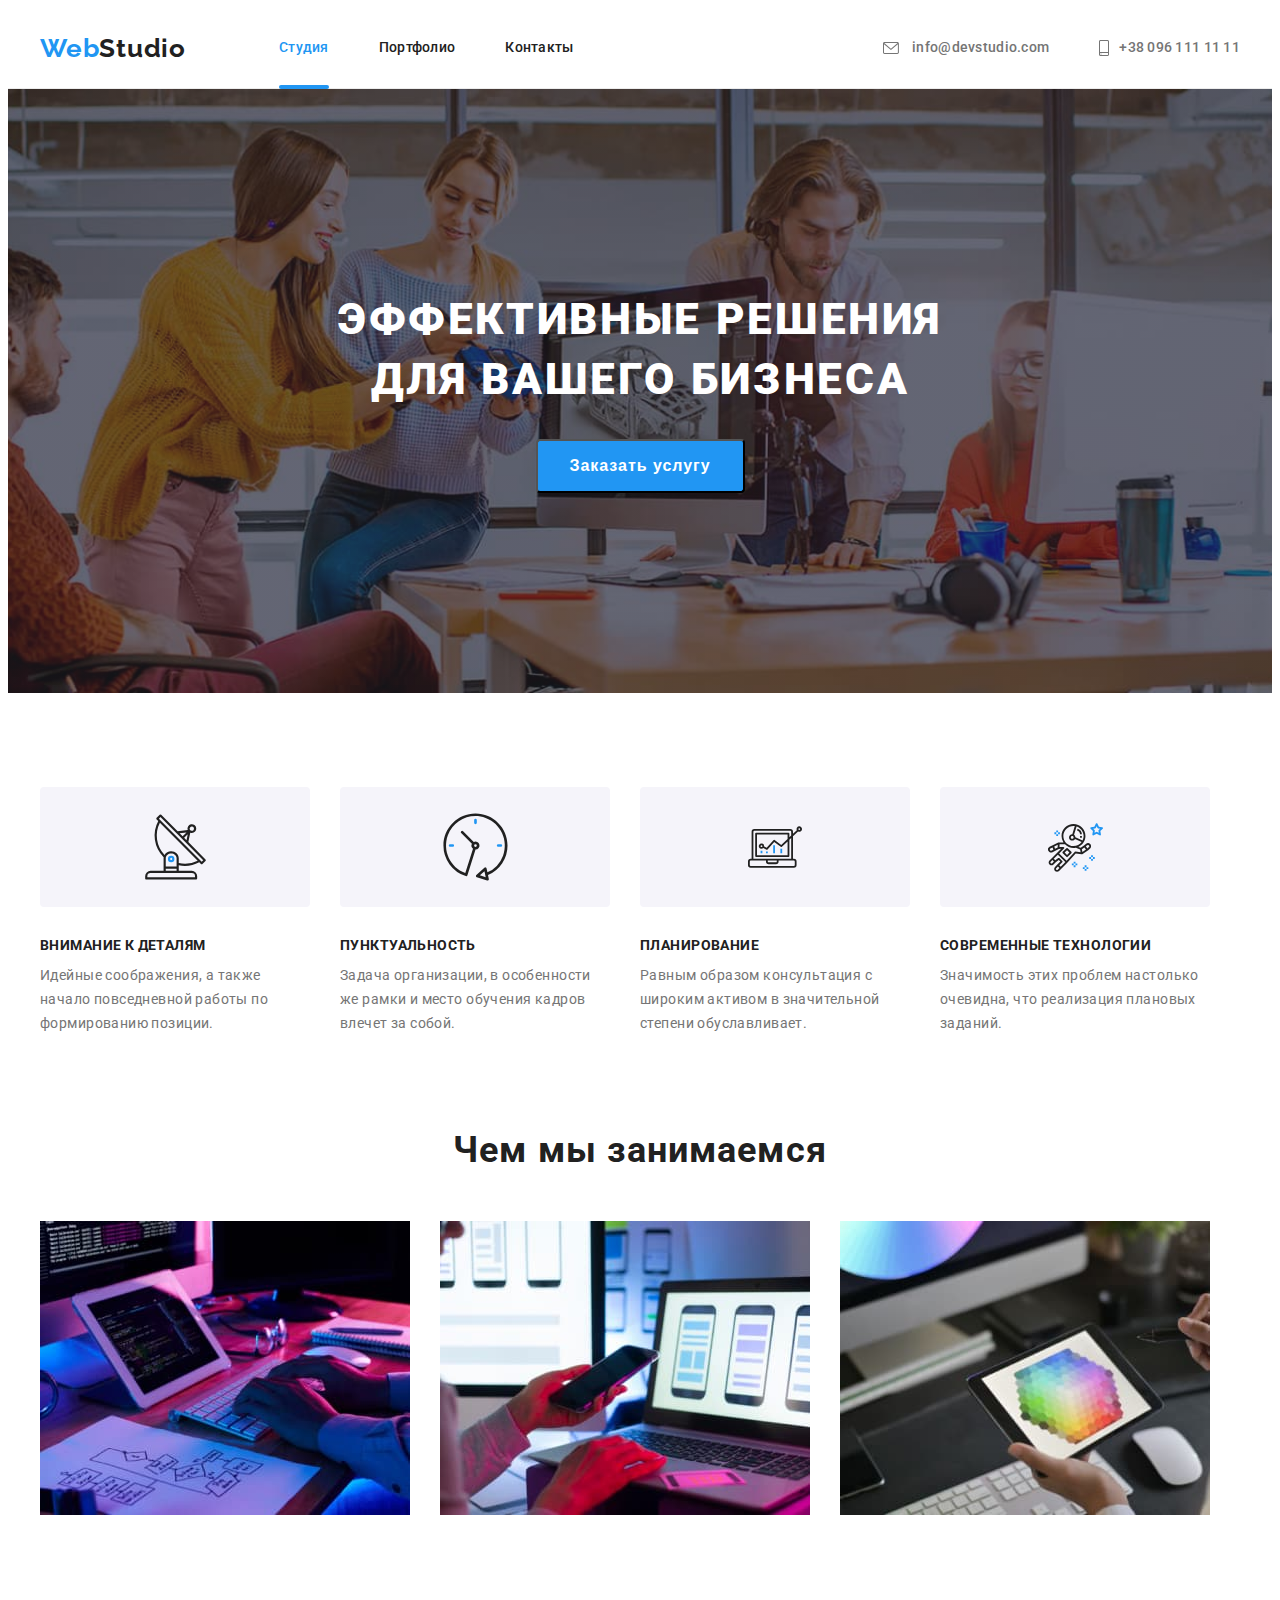
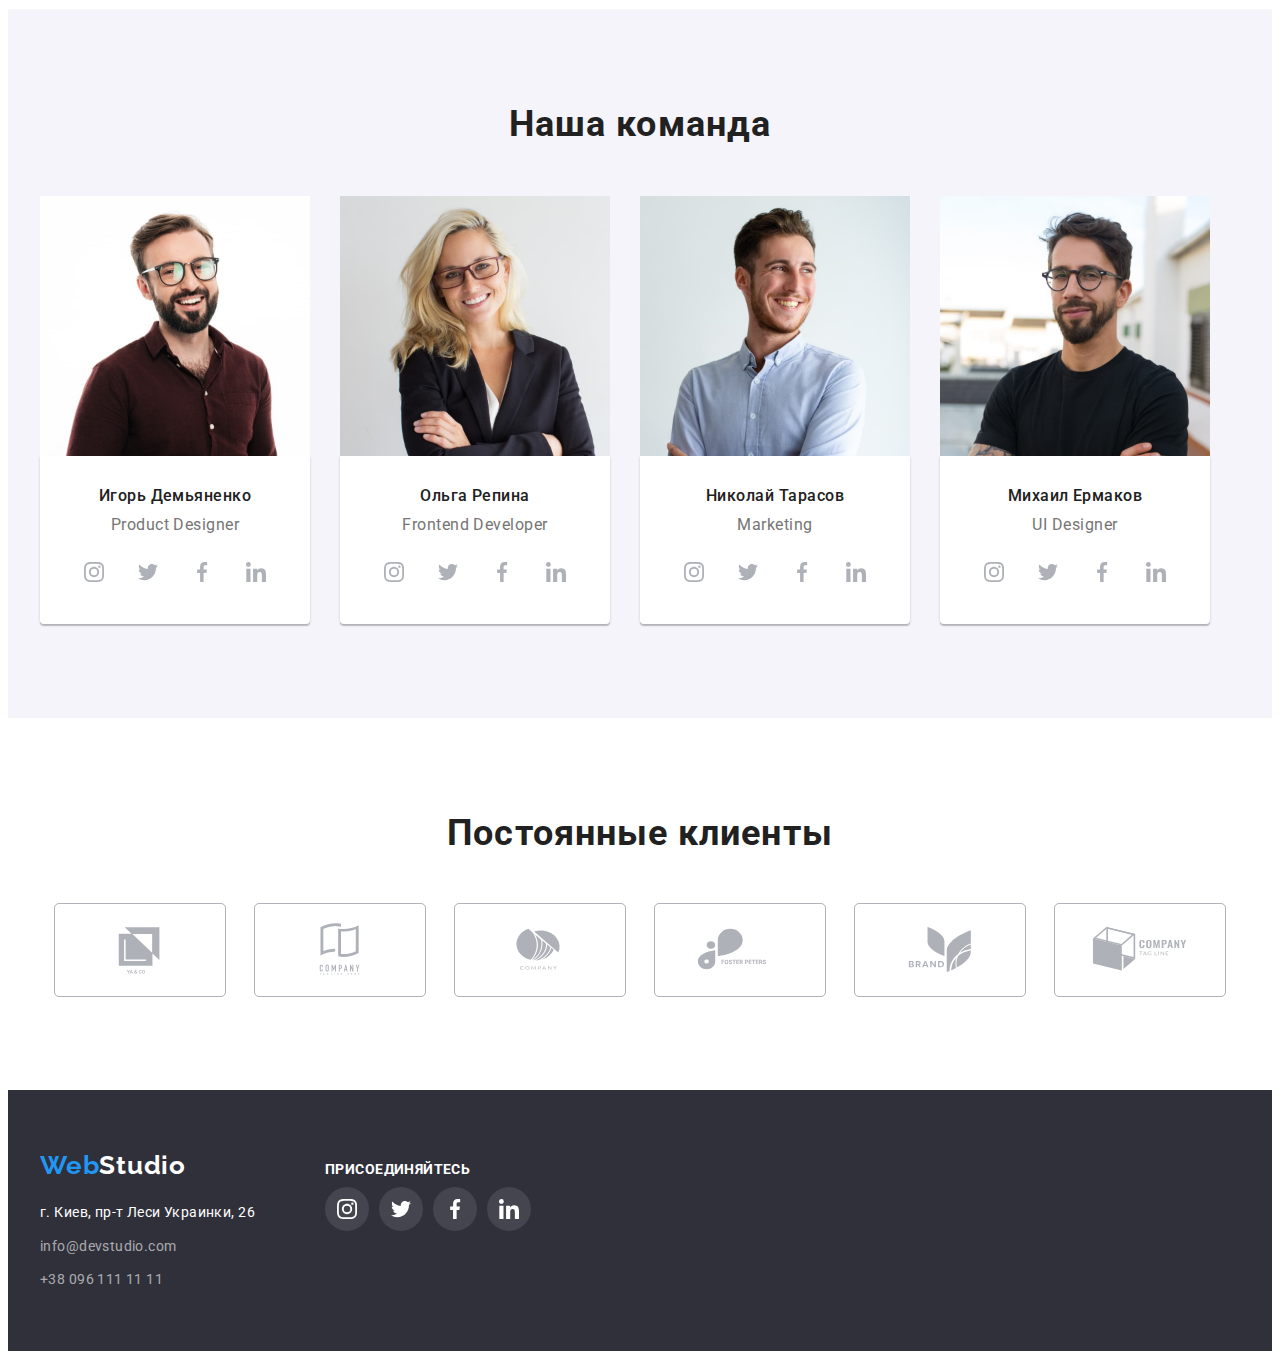
==== index.html @ bf8d0754 "Initial commit" ====
<!DOCTYPE html>
<html lang="ru">
  <head>
    <meta charset="UTF-8" />
    <meta http-equiv="X-UA-Compatible" content="IE=edge" />
    <meta name="viewport" content="width=device-width, initial-scale=1.0" />
    <title>Document</title>

    <!--нормалізація стилів браузера-->
    <link
      rel="stylesheet"
      href="https://cdnjs.cloudflare.com/ajax/libs/modern-normalize/1.1.0/modern-normalize.min.css"
      integrity="sha512-wpPYUAdjBVSE4KJnH1VR1HeZfpl1ub8YT/NKx4PuQ5NmX2tKuGu6U/JRp5y+Y8XG2tV+wKQpNHVUX03MfMFn9Q=="
      crossorigin="anonymous"
      referrerpolicy="no-referrer"
    />
    <link rel="preconnect" href="https://fonts.googleapis.com" />
    <link rel="preconnect" href="https://fonts.gstatic.com" crossorigin />
    <link
      href="https://fonts.googleapis.com/css2?family=Oleo+Script&family=Raleway:wght@700&family=Roboto:wght@400;500;700;900&display=swap"
      rel="stylesheet"
    />
    <link rel="stylesheet" href="./css/styles.css" />
  </head>
  <body>
    <header class="page-header">
      <!--логотип в хедері-->
      <div class="container">
        <nav class="header-nav">
          <a lang="en" class="header-logo link" href="./index.html"
            >Web<span class="logo-span">Studio </span>
          </a>
          <!-- список навігації-->
          <ul class="list">
            <li class="header-item">
              <a class="header-link heder-current current" href="./index.html">Студия</a>
            </li>
            <li class="header-item">
              <a class="header-link" href="./portfolio.html">Портфолио</a>
            </li>
            <li class="header-item">
              <a class="header-link" href="">Контакты</a>
            </li>
          </ul>
          <!--контактні данні-->
          <ul class="header-list list">
            <li class="header-item">
              <a class="header-contact link" href="malito:info@devstudio.com">
                <svg class="icon-mail" width="16" height="12">
                  <use href="./symbol-defs.svg#icon-mail"></use>
                </svg>
                info@devstudio.com
              </a>
            </li>

            <li class="header-item">
              <a class="header-contact link" href="tel:+380961111111">
                <svg class="icon-phone" width="10" height="16">
                  <use href="./symbol-defs.svg#icon-smartphone"></use></svg
                >+38 096 111 11 11</a
              >
            </li>
          </ul>
        </nav>
      </div>
    </header>
    <main class="hero">
      <!--Заголовок-->
      <section class="container-hero">
        <div class="container">
          <h1 class="main-title">
            Эффективные решения <br />
            для вашего бизнеса
          </h1>
          <!--кнопка в заголовку-->
          <button class="main-btn" type="button" data-modal-open>Заказать услугу</button>
        </div>
      </section>
      <!--характеристика компанії-->
      <section class="section-info section">
        <div class="container-info container">
          <ul class="main-list list-item">
            <li class="main-item">
              <div class="info-logo-liest">
                <svg class="info-logo" width="65" height="70">
                  <use href="./symbol-defs.svg#icon-antenna"></use>
                </svg>
              </div>
              <h3 class="main-subtitle">Внимание к деталям</h3>
              <p class="main-text">
                Идейные соображения, а также начало повседневной работы по формированию позиции.
              </p>
            </li>
            <li class="main-item">
              <div class="info-logo-liest">
                <svg class="info-logo" width="67" height="70">
                  <use href="./symbol-defs.svg#icon-clock"></use>
                </svg>
              </div>
              <h3 class="main-subtitle">Пунктуальность</h3>
              <p class="main-text">
                Задача организации, в особенности же рамки и место обучения кадров влечет за собой.
              </p>
            </li>
            <li class="main-item">
              <div class="info-logo-liest">
                <svg class="info-logo" width="70" height="54">
                  <use href="./symbol-defs.svg#icon-diagram"></use>
                </svg>
              </div>
              <h3 class="main-subtitle">Планирование</h3>
              <p class="main-text">
                Равным образом консультация с широким активом в значительной степени обуславливает.
              </p>
            </li>
            <li class="main-item">
              <div class="info-logo-liest">
                <svg class="info-logo" width="55" height="61">
                  <use href="./symbol-defs.svg#icon-astronaut"></use>
                </svg>
              </div>
              <h3 class="main-subtitle">Современные технологии</h3>
              <p class="main-text">
                Значимость этих проблем настолько очевидна, что реализация плановых заданий.
              </p>
            </li>
          </ul>
        </div>
      </section>
      <section>
        <div class="container work-foto">
          <h2 class="main-benefits">Чем мы занимаемся</h2>
          <ul class="list-benefits">
            <li class="li-benefits">
              <img
                src="./images/img1.jpg"
                width="370"
                title="клавіатура та планшет"
                alt="робота
          за злавіатурою"
              />
              <div class="benefits-overlay">
                <p class="benefits-desc">Десктопные приложения</p>
              </div>
            </li>
            <li class="li-benefits">
              <img
                src="./images/img2.jpg"
                width="370"
                title="телефон та ноутбук"
                alt="робота за ноутбуком"
              />
              <div class="benefits-overlay">
                <p class="benefits-desc">Мобильные приложения</p>
              </div>
            </li>
            <li class="li-benefits">
              <img
                src="./images/img3.jpg"
                width="370"
                title="планшет"
                alt="палітра кольорів на планшеті"
              />
              <div class="benefits-overlay">
                <p class="benefits-desc">Дизайнерские решения</p>
              </div>
            </li>
          </ul>
        </div>
      </section>
      <!--інформація про команду-->
      <section class="section-team section">
        <div class="container">
          <h2 class="main-team">Наша команда</h2>
          <ul class="main-liest team-li">
            <li class="team-list team-foto">
              <img src="./images/foto1.jpg" alt="фото Ігорь Демяненко" width="270" />
              <div class="card">
                <h3 class="team-list">Игорь Демьяненко</h3>
                <p class="team-desc team-text-info">Product Designer</p>
                <ul class="social-linc-icons">
                  <li class="link link-icons">
                    <a
                      class="social-linc"
                      href=""
                      target="_blank"
                      rel="noopener noreferrer"
                      aria-label="instagram"
                    >
                      <svg class="icon-instagram social-media-link" width="20" height="20">
                        <use href="./symbol-defs.svg#icon-instagram"></use>
                      </svg>
                    </a>
                  </li>
                  <li class="link link-icons">
                    <a
                      class="social-linc"
                      href=""
                      target="_blank"
                      rel="noopener noreferrer"
                      aria-label="twitter"
                    >
                      <svg class="icon-twitter social-media-link" width="20" height="20">
                        <use href="./symbol-defs.svg#icon-twitter"></use>
                      </svg>
                    </a>
                  </li>
                  <li class="link link-icons">
                    <a
                      class="social-linc"
                      href=""
                      target="_blank"
                      rel="noopener noreferrer"
                      aria-label="facebook"
                    >
                      <svg class="icon-facebook social-media-link" width="20" height="20">
                        <use href="./symbol-defs.svg#icon-facebook"></use>
                      </svg>
                    </a>
                  </li>
                  <li class="link link-icons">
                    <a
                      class="social-linc"
                      href=""
                      target="_blank"
                      rel="noopener noreferrer"
                      aria-label="linkedin"
                    >
                      <svg class="icon-linkedin social-media-link" width="20" height="20">
                        <use href="./symbol-defs.svg#icon-linkedin"></use>
                      </svg>
                    </a>
                  </li>
                </ul>
              </div>
            </li>
            <li class="team-list team-foto">
              <img src="./images/foto2.jpg" alt="фото Ольга Репина" width="270" />
              <div class="card">
                <h3 class="team-list">Ольга Репина</h3>
                <p class="team-desc team-text-info">Frontend Developer</p>
                <ul class="social-linc-icons">
                  <li class="link link-icons">
                    <a
                      class="social-linc"
                      href=""
                      target="_blank"
                      rel="noopener noreferrer"
                      aria-label="instagram"
                    >
                      <svg class="icon-instagram social-media-link" width="20" height="20">
                        <use href="./symbol-defs.svg#icon-instagram"></use>
                      </svg>
                    </a>
                  </li>
                  <li class="link link-icons">
                    <a
                      class="social-linc"
                      href=""
                      target="_blank"
                      rel="noopener noreferrer"
                      aria-label="twitter"
                    >
                      <svg class="icon-twitter social-media-link" width="20" height="20">
                        <use href="./symbol-defs.svg#icon-twitter"></use>
                      </svg>
                    </a>
                  </li>
                  <li class="link link-icons">
                    <a
                      class="social-linc"
                      href=""
                      target="_blank"
                      rel="noopener noreferrer"
                      aria-label="facebook"
                    >
                      <svg class="icon-facebook social-media-link" width="20" height="20">
                        <use href="./symbol-defs.svg#icon-facebook"></use>
                      </svg>
                    </a>
                  </li>
                  <li class="link link-icons">
                    <a
                      class="social-linc"
                      href=""
                      target="_blank"
                      rel="noopener noreferrer"
                      aria-label="linkedin"
                    >
                      <svg class="icon-linkedin social-media-link" width="20" height="20">
                        <use href="./symbol-defs.svg#icon-linkedin"></use>
                      </svg>
                    </a>
                  </li>
                </ul>
              </div>
            </li>
            <li class="team-list team-foto">
              <img src="./images/foto3.jpg" alt="фото Николай Тарасов" width="270" />
              <div class="card">
                <h3 class="team-list">Николай Тарасов</h3>
                <p class="team-desc team-text-info">Marketing</p>
                <ul class="social-linc-icons">
                  <li class="link link-icons">
                    <a
                      class="social-linc"
                      href=""
                      target="_blank"
                      rel="noopener noreferrer"
                      aria-label="instagram"
                    >
                      <svg class="icon-instagram social-media-link" width="20" height="20">
                        <use href="./symbol-defs.svg#icon-instagram"></use>
                      </svg>
                    </a>
                  </li>
                  <li class="link link-icons">
                    <a
                      class="social-linc"
                      href=""
                      target="_blank"
                      rel="noopener noreferrer"
                      aria-label="twitter"
                    >
                      <svg class="icon-twitter social-media-link" width="20" height="20">
                        <use href="./symbol-defs.svg#icon-twitter"></use>
                      </svg>
                    </a>
                  </li>
                  <li class="link link-icons">
                    <a
                      class="social-linc"
                      href=""
                      target="_blank"
                      rel="noopener noreferrer"
                      aria-label="facebook"
                    >
                      <svg class="icon-facebook social-media-link" width="20" height="20">
                        <use href="./symbol-defs.svg#icon-facebook"></use>
                      </svg>
                    </a>
                  </li>
                  <li class="link link-icons">
                    <a
                      class="social-linc"
                      href=""
                      target="_blank"
                      rel="noopener noreferrer"
                      aria-label="linkedin"
                    >
                      <svg class="icon-linkedin social-media-link" width="20" height="20">
                        <use href="./symbol-defs.svg#icon-linkedin"></use>
                      </svg>
                    </a>
                  </li>
                </ul>
              </div>
            </li>
            <li class="team-list team-foto">
              <img src="./images/foto4.jpg" alt="фото Михаил Ермаков" width="270" />
              <div class="card">
                <h3 class="team-list">Михаил Ермаков</h3>
                <p class="team-desc team-text-info">UI Designer</p>
                <ul class="social-linc-icons">
                  <li class="link link-icons">
                    <a
                      class="social-linc"
                      href=""
                      target="_blank"
                      rel="noopener noreferrer"
                      aria-label="instagram"
                    >
                      <svg class="icon-instagram social-media-link" width="20" height="20">
                        <use href="./symbol-defs.svg#icon-instagram"></use>
                      </svg>
                    </a>
                  </li>
                  <li class="link link-icons">
                    <a
                      class="social-linc"
                      href=""
                      target="_blank"
                      rel="noopener noreferrer"
                      aria-label="twitter"
                    >
                      <svg class="icon-twitter social-media-link" width="20" height="20">
                        <use href="./symbol-defs.svg#icon-twitter"></use>
                      </svg>
                    </a>
                  </li>
                  <li class="link link-icons">
                    <a
                      class="social-linc"
                      href=""
                      target="_blank"
                      rel="noopener noreferrer"
                      aria-label="facebook"
                    >
                      <svg class="icon-facebook social-media-link" width="20" height="20">
                        <use href="./symbol-defs.svg#icon-facebook"></use>
                      </svg>
                    </a>
                  </li>
                  <li class="link link-icons">
                    <a
                      class="social-linc"
                      href=""
                      target="_blank"
                      rel="noopener noreferrer"
                      aria-label="linkedin"
                    >
                      <svg class="icon-linkedin social-media-link" width="20" height="20">
                        <use href="./symbol-defs.svg#icon-linkedin"></use>
                      </svg>
                    </a>
                  </li>
                </ul>
              </div>
            </li>
          </ul>
        </div>
      </section>
      <section class="work-clients">
        <div class="container">
          <h2 class="clients">Постоянные клиенты</h2>
          <ul class="grup-logo list-style">
            <li class="liest-logo">
              <a
                class="liest-logo-clients"
                href=""
                target="_blank"
                rel="noopener noreferrer"
                aria-label="logo-1"
              >
                <svg class="" width="106" height="60">
                  <use href="./symbol-defs.svg#icon-Logo-1"></use>
                </svg>
              </a>
            </li>
            <li class="liest-logo">
              <a
                class="liest-logo-clients"
                href=""
                target="_blank"
                rel="noopener noreferrer"
                aria-label="logo-2"
              >
                <svg class="" width="106" height="60">
                  <use href="./symbol-defs.svg#icon-Logo-2"></use>
                </svg>
              </a>
            </li>
            <li class="liest-logo">
              <a
                class="liest-logo-clients"
                href=""
                target="_blank"
                rel="noopener noreferrer"
                aria-label="logo-3"
              >
                <svg class="" width="106" height="60">
                  <use href="./symbol-defs.svg#icon-Logo-3"></use>
                </svg>
              </a>
            </li>
            <li class="liest-logo">
              <a
                class="liest-logo-clients"
                href=""
                target="_blank"
                rel="noopener noreferrer"
                aria-label="logo-4"
              >
                <svg class="" width="106" height="60">
                  <use href="./symbol-defs.svg#icon-Logo-4"></use>
                </svg>
              </a>
            </li>
            <li class="liest-logo">
              <a
                class="liest-logo-clients"
                href=""
                target="_blank"
                rel="noopener noreferrer"
                aria-label="logo-5"
              >
                <svg class="" width="106" height="60">
                  <use href="./symbol-defs.svg#icon-Logo-5"></use>
                </svg>
              </a>
            </li>
            <li class="liest-logo">
              <a
                class="liest-logo-clients"
                href=""
                target="_blank"
                rel="noopener noreferrer"
                aria-label="logo-6"
              >
                <svg class="" width="106" height="60">
                  <use href="./symbol-defs.svg#icon-Logo-6"></use>
                </svg>
              </a>
            </li>
          </ul>
        </div>
      </section>
    </main>
    <footer class="footer-info">
      <div class="container all-footer">
        <div class="footer-adres-info">
          <a class="footer-logo link" href="./index.html"
            >Web<span class="logo-footer">Studio </span>
          </a>
          <address>
            <ul class="container-block list-style">
              <li class="adres-liest">
                <a
                  class="link footer-address"
                  href="https://goo.gl/maps/fqZJTuvwZsZVhBV67"
                  target="_blank"
                  rel="noopener nofollow noreferrer"
                  >г. Киев, пр-т Леси Украинки, 26
                </a>
              </li>
              <li class="adres-liest">
                <a class="link footer-contact" href="malito:info@devstudio.com"
                  >info@devstudio.com</a
                >
              </li>
              <li class="adres-liest">
                <a class="link footer-contact" href="tel:+380961111111">+38 096 111 11 11</a>
              </li>
            </ul>
          </address>
        </div>
        <div class="footer-icon">
          <p class="footer-icon-text">присоединяйтесь</p>

          <ul class="footer-icon-liest">
            <li class="link link-icons">
              <a
                class="social-linc-footer"
                href=""
                target="_blank"
                rel="noopener noreferrer"
                aria-label="instagram"
              >
                <svg class="icon-instagram social-media-link" width="20" height="20">
                  <use href="./symbol-defs.svg#icon-instagram"></use>
                </svg>
              </a>
            </li>
            <li class="link link-icons">
              <a
                class="social-linc-footer"
                href=""
                target="_blank"
                rel="noopener noreferrer"
                aria-label="twitter"
              >
                <svg class="icon-twitter social-media-link" width="20" height="20">
                  <use href="./symbol-defs.svg#icon-twitter"></use>
                </svg>
              </a>
            </li>
            <li class="link link-icons">
              <a
                class="social-linc-footer"
                href=""
                target="_blank"
                rel="noopener noreferrer"
                aria-label="facebook"
              >
                <svg class="icon-facebook social-media-link" width="20" height="20">
                  <use href="./symbol-defs.svg#icon-facebook"></use>
                </svg>
              </a>
            </li>
            <li class="link link-icons">
              <a
                class="social-linc-footer"
                href=""
                target="_blank"
                rel="noopener noreferrer"
                aria-label="linkedin"
              >
                <svg class="icon-linkedin social-media-link" width="20" height="20">
                  <use href="./symbol-defs.svg#icon-linkedin"></use>
                </svg>
              </a>
            </li>
          </ul>
        </div>
      </div>
    </footer>
    <div class="backdrop is-hidden" data-modal>
      <div class="modal">
        <button class="modal-btn" type="button" data-modal-close>
          <svg class="" width="18" height="18">
            <use href="./symbol-defs.svg#icon-close"></use>
          </svg>
        </button>
      </div>
    </div>
    <script src="./js/modal.js"></script>
  </body>
</html>
---- css/styles.css ----
:root {
  --main-fonts: 'Roboto';
  --title-text-color: #212121;
  --accent-color: #2196f3;
  --white-text-color: #ffffff;
  --grey-text-color: #757575;
}
::after,
::before {
  box-sizing: border-box;
}

body {
  font-family: 'Roboto', sans-serif;
}
p {
  display: block;
  margin-block-start: 1em;
  margin-block-end: 1em;
  margin-inline-start: 0px;
  margin-inline-end: 0px;
}
img {
  display: block;
  max-width: 100%;
}

h1,
h2,
h3,
h4,
p,
ol,
ul {
  margin: 0px;
  padding-left: 0px;
}
.page-header {
  display: block;
  border-bottom: 1px solid #ececec;
}

.header-logo {
  font-family: 'Raleway';
  font-style: normal;
  font-weight: 700;
  font-size: 26px;
  line-height: 1.19;
  letter-spacing: 0.03em;
  color: var(--accent-color);
  display: block;
}
.footer-logo {
  font-family: 'Raleway';
  font-style: normal;
  font-weight: 700;
  font-size: 26px;
  line-height: 1.19;
  letter-spacing: 0.03em;
  color: var(--accent-color);
  display: block;
}

.logo-span {
  color: var(--title-text-color);
}
.logo-footer {
  color: var(--white-text-color);
}

.list {
  list-style: none;
  display: flex;
  align-items: center;
  margin-left: 93px;
}
.list-style {
  list-style: none;
}
.link {
  text-decoration: none;
  display: block;
  list-style: none;
}
.header-link {
  text-decoration: none;
  font-weight: 500;
  font-size: 14px;
  line-height: 1.14;
  letter-spacing: 0.02em;
  color: var(--title-text-color);

  display: block;
  padding-top: 32px;
  padding-bottom: 32px;
  transition-property: color;
  transition-duration: 250ms;
  transition-timing-function: cubic-bezier(0.4, 0, 0.2, 1);
}
.heder-current {
  position: relative;
}
.heder-current::after {
  content: '';
  position: absolute;
  bottom: -1px;
  left: 0%;
  display: block;
  width: 100%;
  height: 4px;
  background-color: #2196f3;
  border-radius: 2px;
}

.current {
  color: var(--accent-color);
}

.header-contact {
  font-weight: 500;
  font-size: 14px;
  line-height: 1.14;
  letter-spacing: 0.02em;
  color: #757575;

  display: block;
  padding-top: 32px;
  padding-bottom: 32px;
  transition-property: color;
  transition-duration: 250ms;
  transition-timing-function: cubic-bezier(0.4, 0, 0.2, 1);
}
.header-link:hover,
.header-link:focus,
.footer-contact:hover,
.footer-contact:focus {
  color: var(--accent-color);
}

.header-nav {
  display: flex;
  align-items: center;
  margin-left: auto;
}

.header-nav .header-item:not(:last-child) {
  margin-right: 50px;
  padding-inline-start: 0;
}
.header-list {
  display: flex;
  align-items: center;
  justify-content: flex-start;
  margin-left: auto;
}
.container {
  width: 1200px;
  padding-left: 15px;
  padding-right: 15px;
  margin-left: auto;
  margin-right: auto;
}

/*хедер*/
.container-hero {
  background-color: #2f303a;
  padding-top: 200px;
  padding-bottom: 200px;
  text-align: center;
  background-image: linear-gradient(rgba(47, 48, 58, 0.4), rgba(47, 48, 58, 0.4)),
    url(../images/fon/Img-fon.jpg);
  background-repeat: no-repeat;
  background-size: cover;
  background-position: center;
  max-width: 1600px;
  max-height: 600px;
  margin-left: auto;
  margin-right: auto;
}
.footer-address {
  font-weight: 400;
  font-size: 14px;
  line-height: 1.71;
  letter-spacing: 0.03em;
  color: var(--white-text-color);
}
.main-title {
  font-weight: 900;
  font-size: 44px;
  line-height: 60px;
  text-align: center;
  letter-spacing: 0.06em;
  text-transform: uppercase;
  color: var(--white-text-color);
}
.main-btn {
  font-weight: 700;
  font-size: 16px;
  line-height: 1.88;
  display: inline-block;
  align-items: center;
  text-align: center;
  letter-spacing: 0.06em;
  color: #ffffff;
  background-color: #2196f3;
  cursor: pointer;
  border-radius: 4px;
  padding-top: 10px;
  padding-bottom: 10px;
  padding-left: 32px;
  padding-right: 32px;
  margin-top: 30px;
}

.section {
  padding-top: 94px;
  padding-bottom: 94px;
  justify-content: center;
}
.section-team {
  padding-top: 94px;
  background-color: #f5f4fa;
}
.main-liest {
  display: flex;
}

.main-item {
  width: 270px;
}
.main-item:not(:first-child) {
  margin-left: 30px;
}
.list-item {
  list-style: none;
  display: flex;
  align-items: center;
}
.list-benefits {
  list-style: none;
  display: flex;
  align-items: center;
}
.li-benefits:not(:first-child) {
  margin-left: 30px;
}
.li-benefits {
  position: relative;
  overflow: hidden;
}
.benefits-desc {
  font-family: 'Roboto';
  font-style: normal;
  font-weight: 700;
  font-size: 14px;
  line-height: 1.14;
  text-align: center;
  letter-spacing: 0.03em;
  text-transform: uppercase;
  color: #ffffff;
}
.benefits-overlay {
  position: absolute;
  bottom: 0%;
  left: 0%;
  display: flex;
  align-items: center;
  justify-content: center;
  height: 70px;
  width: 370px;
  transform: translateY(100%);
  backdrop-filter: blur(3px);
  background-color: rgba(47, 48, 58, 0.8);

  transition-property: transform;
  transition-duration: 250ms;
  transition-timing-function: cubic-bezier(0.4, 0, 0.2, 1);
}
.li-benefits:hover .benefits-overlay {
  transform: translateY(0);
}
.main-subtitle {
  font-weight: 700;
  font-size: 14px;
  line-height: 16px;
  letter-spacing: 0.03em;
  text-transform: uppercase;
  color: var(--title-text-color);
  margin-bottom: 10px;
}
.main-text {
  font-family: 'Roboto', sans-serif;
  font-size: 14px;
  line-height: 24px;
  letter-spacing: 0.03em;
  color: #757575;
}

.main-benefits,
.main-team {
  font-weight: 700;
  font-size: 36px;
  line-height: 1.17;
  text-align: center;
  letter-spacing: 0.03em;
  color: var(--title-text-color);
  padding-bottom: 50px;
}
.work-foto {
  padding-bottom: 94px;
}
.main-liest {
  list-style: none;
  flex-basis: calc(100% /);
}
.team-list {
  font-weight: 500;
  font-size: 16px;
  line-height: 1.19;

  letter-spacing: 0.03em;
  color: var(--title-text-color);
}
.team-foto:not(:first-child) {
  margin-left: 30px;
}
.card {
  box-shadow: 0px 1px 3px rgba(0, 0, 0, 0.12), 0px 2px 1px rgba(0, 0, 0, 0.2);
  border-radius: 0px 0px 4px 4px;
  padding-top: 30px;
  padding-bottom: 30px;
  background: #ffffff;
}

.team-text-info {
  padding-top: 10px;
}
.team-desc {
  font-weight: 400;
  font-size: 16px;
  line-height: 19px;

  letter-spacing: 0.03em;
  color: var(--grey-text-color);
}
.team-li {
  text-align: center;
  display: flex;
}
.footer-address {
  font-weight: 400;
  font-size: 14px;
  font-family: 'Roboto';
  font-style: normal;
  line-height: 1.71;
  letter-spacing: 0.03em;
  color: var(--white-text-color);
  transition-property: color;
  transition-duration: 250ms;
  transition-timing-function: cubic-bezier(0.4, 0, 0.2, 1);
}
.footer-contact {
  font-weight: 400;
  font-size: 14px;
  line-height: 24px;
  font-family: 'Roboto';
  font-style: normal;
  letter-spacing: 0.03em;
  color: rgba(255, 255, 255, 0.6);
  transition-property: color;
  transition-duration: 250ms;
  transition-timing-function: cubic-bezier(0.4, 0, 0.2, 1);
}

.footer-info {
  background-color: #2f303a;
  padding-top: 60px;
  padding-bottom: 60px;
}

.footer-address:hover,
.footer-address:focus {
  color: var(--accent-color);
}
.list-btn {
  list-style: none;
}
.btn-text {
  font-weight: 500;
  font-size: 16px;
  line-height: 1.63;
  text-align: center;
  letter-spacing: 0.03em;
  color: #212121;
  font-family: inherit;
  text-decoration: none;
  padding-top: 6px;
  padding-bottom: 6px;
  padding-left: 22px;
  padding-right: 22px;
  cursor: pointer;
}
.portfolio-btn {
  background-color: #f5f4fa;
  border: #f5f4fa;
  border-radius: 4px;
  transition-property: background-color;
  transition-duration: 250ms;
  transition-timing-function: cubic-bezier(0.4, 0, 0.2, 1);
}
.portfolio-btn:hover,
.portfolio-btn:focus {
  background-color: #2196f3;
  box-shadow: 0px 3px 1px rgba(0, 0, 0, 0.1), 0px 1px 2px rgba(0, 0, 0, 0.08),
    0px 2px 2px rgba(0, 0, 0, 0.12);
}
.btn-text:hover,
.btn-text:focus {
  color: #ffffff;
}
.main-portfolio {
  padding-top: 94px;
  padding-bottom: 94px;
}
.portfolio-aside {
  font-weight: 700;
  font-size: 18px;
  line-height: 2;
  letter-spacing: 0.06em;
  color: #212121;
}
.list-aside {
  font-weight: 400;
  font-size: 16px;
  line-height: 1.88;
  letter-spacing: 0.03em;
  color: #757575;
}
.container-block {
  display: block;
  margin-top: 20px;
}
.container-block > .adres-liest:not(:first-child) {
  margin-top: 9px;
}

/*Portfolio*/
.list-portfolio {
  display: flex;
  flex-wrap: wrap;
  margin-top: -30px;
  margin-left: -30px;
}

.list-portfolio > .item-portfolio {
  flex-basis: calc(100% / 3 -60px);

  margin-left: 30px;
  margin-top: 30px;
  max-width: 100%;
}
.item-portfolio:focus,
.item-portfolio:hover {
  box-shadow: 0px 1px 1px rgba(0, 0, 0, 0.12), 0px 4px 4px rgba(0, 0, 0, 0.06),
    1px 4px 6px rgba(0, 0, 0, 0.16);
  cursor: pointer;
}
.list-btn {
  display: flex;
  justify-content: center;

  margin-bottom: 50px;
}
.work-btn:not(:first-child) {
  margin-left: 8px;
}
.description-portfolio {
  padding-top: 20px;
  padding-bottom: 20px;
  background: #ffffff;
  border: 1px solid #eeeeee;
  padding-left: 20px;
}
.clients {
  font-family: 'Roboto';
  font-style: normal;
  font-weight: 700;
  font-size: 36px;
  line-height: 42px;
  text-align: center;
  letter-spacing: 0.03em;
  margin-bottom: 50px;

  color: #212121;
}
.work-clients {
  padding-top: 94px;
  padding-bottom: 94px;
}
.icon-mail,
.icon-phone {
  vertical-align: middle;
  margin-right: 10px;
}
.social-linc-icons {
  padding-top: 16px;
  display: flex;
  justify-content: center;
}
.link-icons:not(:last-child) {
  padding-right: 10px;
}
.social-linc {
  width: 44px;
  height: 44px;
  border-radius: 50%;
  background-color: #ffffff;
  display: flex;
  align-items: center;
  justify-content: center;
  fill: #afb1b8;
  transition-property: background-color;
  transition-duration: 250ms;
  transition-timing-function: cubic-bezier(0.4, 0, 0.2, 1);
}
.social-linc:hover,
.social-linc:focus {
  fill: #ffffff;
  background-color: #2196f3;
}

.header-contact:focus,
.header-contact:hover {
  color: #2196f3;
}
.grup-logo {
  display: flex;
  align-items: center;
  justify-content: center;
}
.liest-logo-clients {
  width: 170px;
  height: 92px;
  outline: 1px solid #afb1b8;
  border-radius: 4px;
  display: flex;
  align-items: center;
  justify-content: center;
  fill: #afb1b8;
  transition-property: fill;
  transition-duration: 250ms;
  transition-timing-function: cubic-bezier(0.4, 0, 0.2, 1);
}
.liest-logo-clients:hover,
.liest-logo-clients:focus {
  fill: #2196f3;
  outline: 1px solid #2196f3;
}
.liest-logo:not(:last-child) {
  margin-right: 30px;
}
.info-logo-liest {
  background-color: #f5f4fa;
  border-radius: 4px;
  width: 270px;
  height: 120px;
  display: flex;
  justify-content: center;
  align-items: center;
  margin-bottom: 30px;
}
.info-logo {
  justify-content: center;
  align-items: center;
}
.footer-icon-text {
  font-family: 'Roboto';
  font-style: normal;
  font-weight: 700;
  font-size: 14px;
  line-height: 16px;
  letter-spacing: 0.03em;
  text-transform: uppercase;
  color: #ffffff;
  margin-bottom: 10px;
}
.footer-icon-liest {
  display: flex;
}
.footer-adres-info {
  margin-right: 70px;
}
.all-footer {
  display: flex;
  align-items: baseline;
}
.icon-mail {
  fill: currentColor;
}
.icon-phone {
  fill: currentColor;
}
.social-linc-footer {
  width: 44px;
  height: 44px;
  border-radius: 50%;
  background-color: rgba(255, 255, 255, 0.1);
  display: flex;
  align-items: center;
  justify-content: center;
  fill: #ffffff;
  transition-property: background-color;
  transition-duration: 250ms;
  transition-timing-function: cubic-bezier(0.4, 0, 0.2, 1);
}
.social-linc-footer:hover,
.social-linc-footer:focus {
  background-color: #2196f3;
}
.portfolio-desc {
  display: flex;
  align-items: center;
  justify-content: center;
  font-family: 'Roboto';
  font-style: normal;
  font-weight: 400;
  font-size: 18px;
  line-height: 1.55;
  letter-spacing: 0.03em;
  color: #ffffff;
  padding-top: 64px;
  padding-bottom: 64px;
  padding-left: 24px;
  padding-right: 24px;
}
.portfolio-overlay {
  position: absolute;
  bottom: 0%;

  display: flex;
  align-items: center;
  justify-content: center;
  width: 100%;
  height: 100%;
  background-color: rgba(33, 150, 243, 0.9);
  transform: translateY(100%);
  backdrop-filter: blur(3px);
  transition-property: transform;
  transition-duration: 250ms;
  transition-timing-function: cubic-bezier(0.4, 0, 0.2, 1);
}
.portfolio-card {
  position: relative;
  overflow: hidden;
}
.portfolio-card:hover .portfolio-overlay {
  transform: translateY(0%);
}
.backdrop {
  position: fixed;
  top: 0%;
  left: 0%;
  width: 100%;
  height: 100%;
  background-color: rgba(0, 0, 0, 0.2);
  opacity: 1;
  visibility: visible;
  pointer-events: initial;
  transition-property: opacity, visibility;
  transition-duration: 250ms;
  transition-timing-function: cubic-bezier(0.4, 0, 0.2, 1);
}
.modal {
  position: absolute;
  width: 528px;
  height: 581px;
  top: 50%;
  left: 50%;
  transform: translate(-50%, -50%);
  background-color: #ffffff;
  box-shadow: 0px 1px 3px rgba(0, 0, 0, 0.12), 0px 1px 1px rgba(0, 0, 0, 0.14),
    0px 2px 1px rgba(0, 0, 0, 0.2);
  border-radius: 4px;
}
.backdrop.is-hidden {
  opacity: 0;
  visibility: hidden;
  pointer-events: none;
}
.modal-btn {
  width: 30px;
  height: 30px;
  display: flex;
  align-items: center;
  justify-content: center;
  margin-top: 8px;
  margin-right: 8px;
  margin-left: auto;
  background: var(--white-bg-color);
  border: 1px solid rgba(0, 0, 0, 0.1);
  border-radius: 50%;
  cursor: pointer;
}
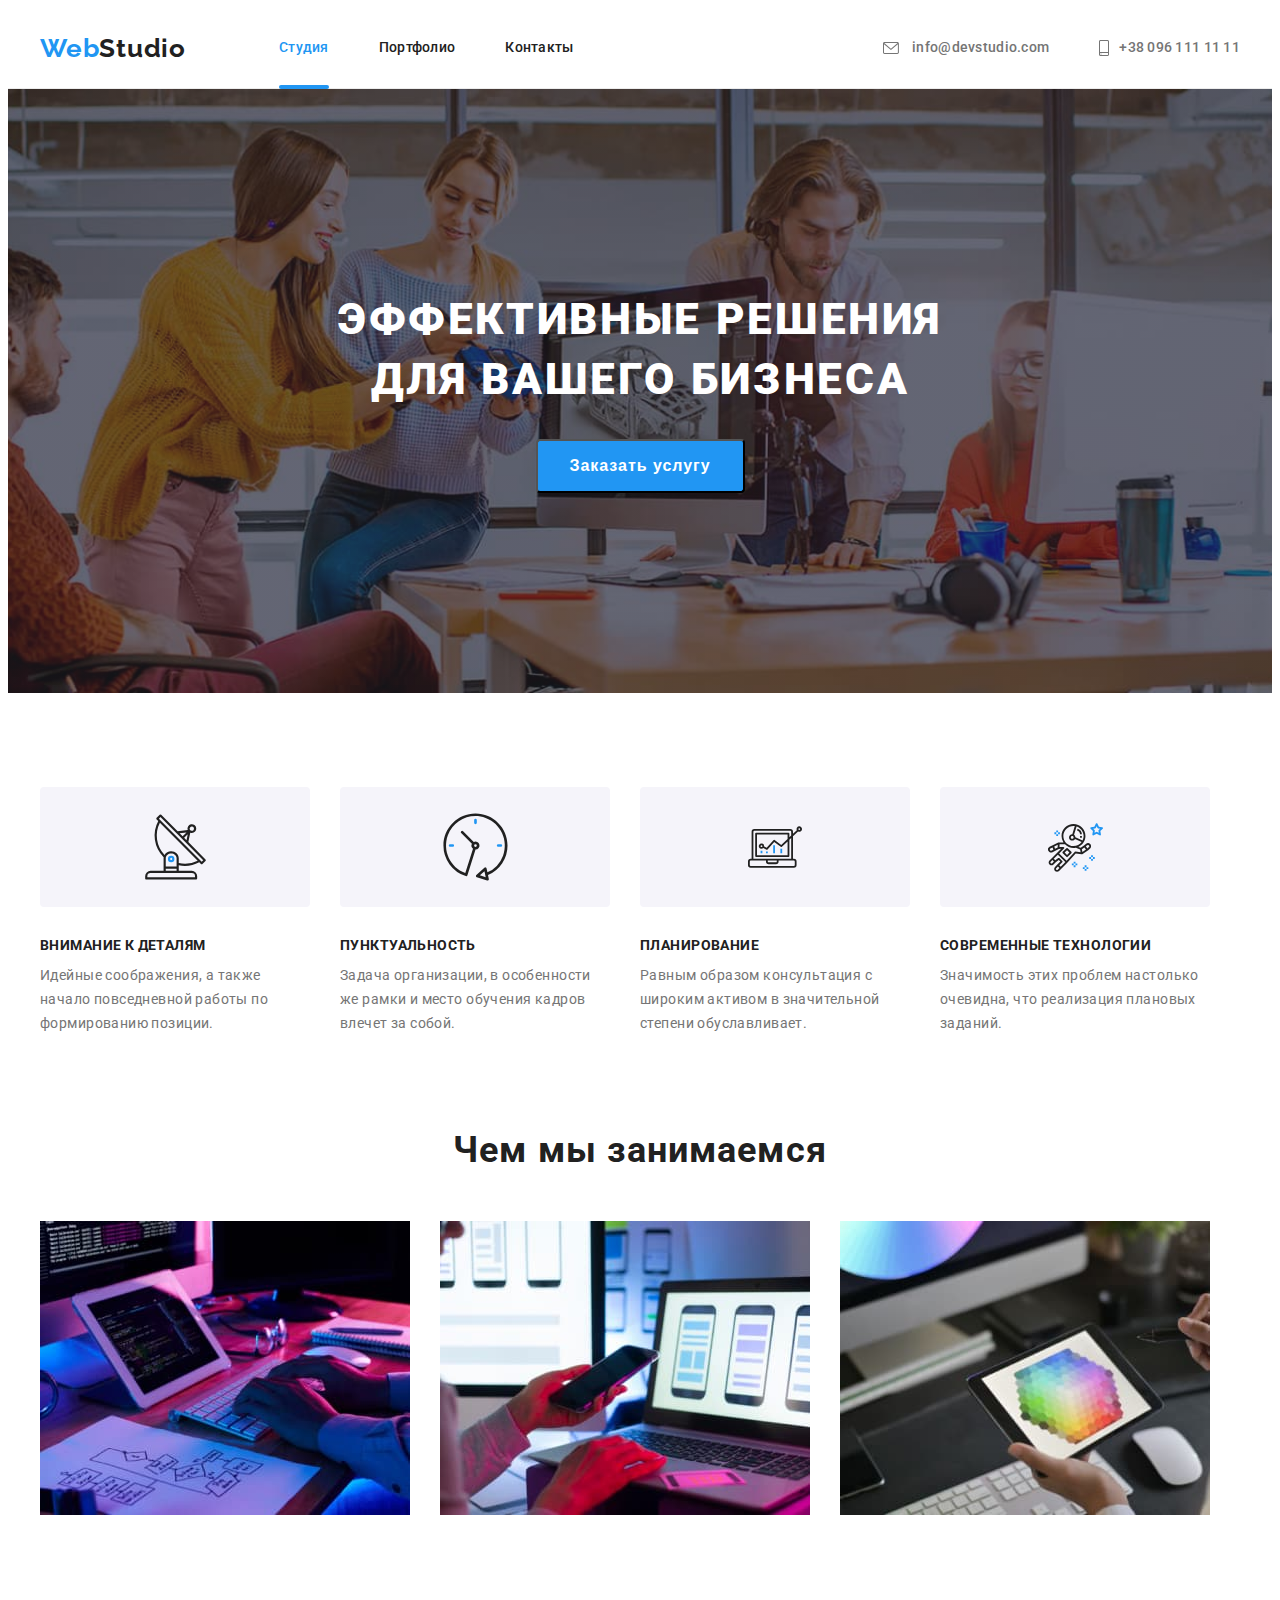
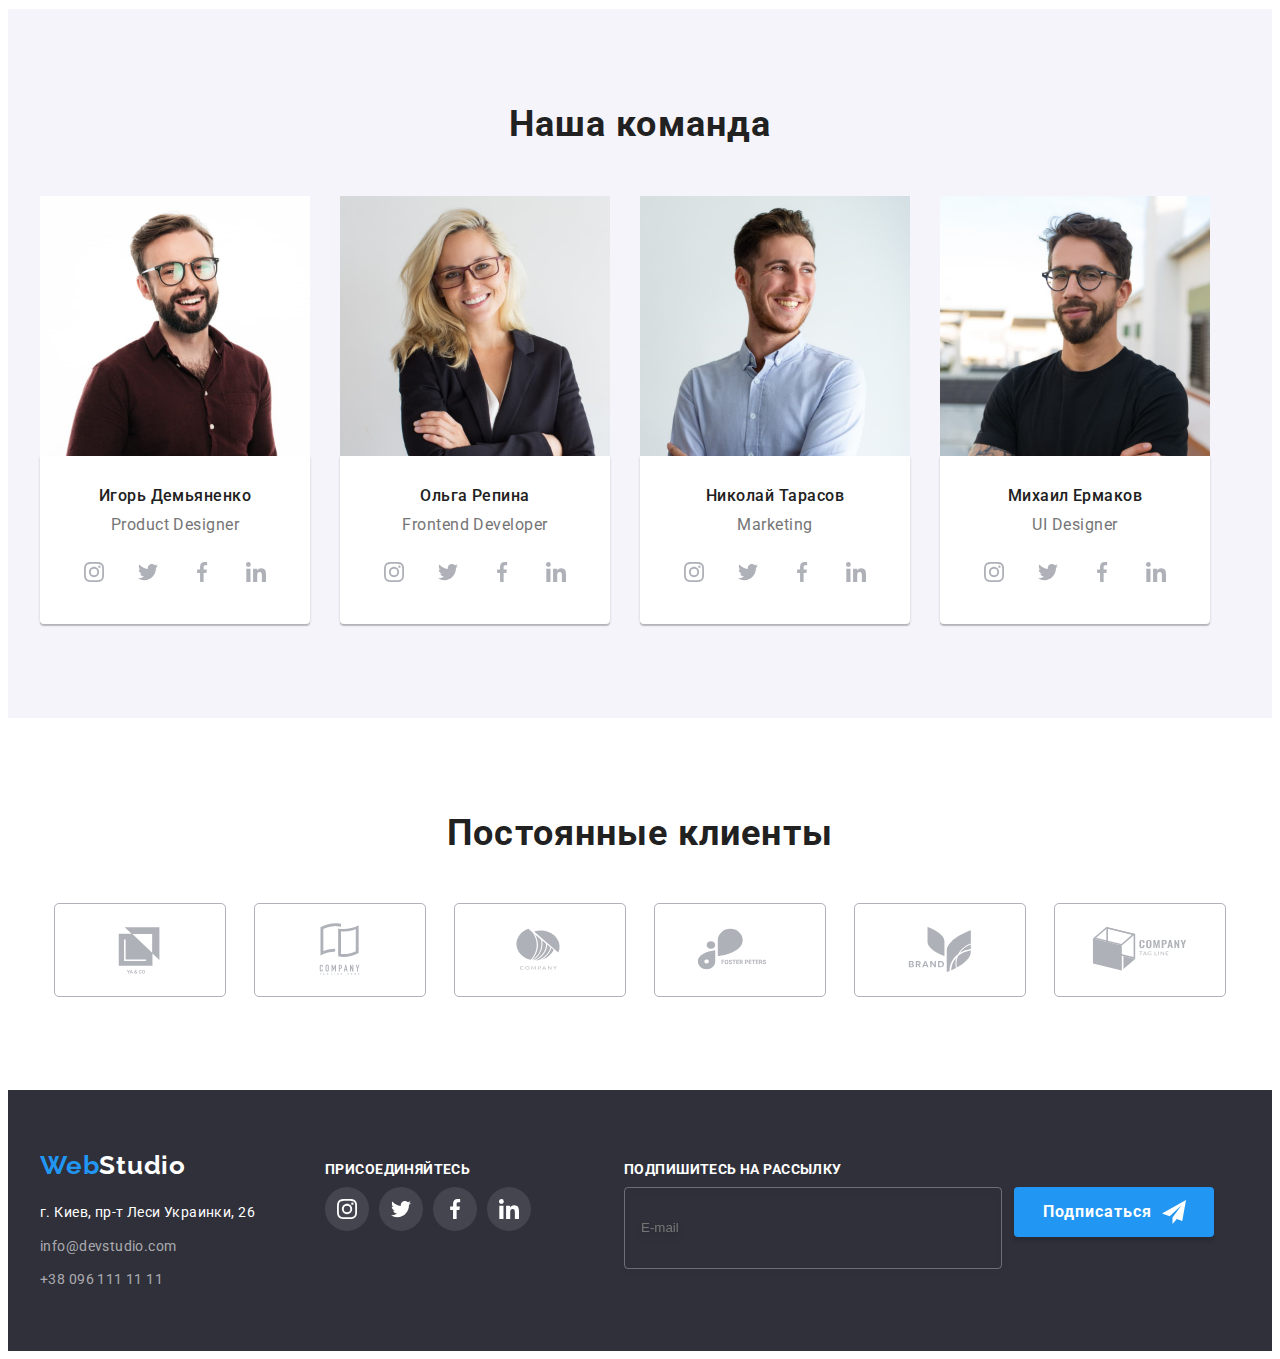
==== commit 57d0c6bc: "01-hw-06" ====
--- a/index.html
+++ b/index.html
@@ -592,6 +592,30 @@
             </li>
           </ul>
         </div>
+        <form class="footer-font">
+          <label class="footer-title-label" for="email">Подпишитесь на рассылку</label>
+          <ul class="footer-input-list">
+            <li class="link footer-input-item">
+              <input
+                type="email"
+                name="email"
+                id="email"
+                placeholder="E-mail"
+                required
+                minlength="2"
+                class="footer-input"
+              />
+            </li>
+            <li class="link footer-input-item">
+              <button class="footer-form-btn" type="submit">
+                Подписаться
+                <svg class="footer-btn-svg" width="24" height="24">
+                  <use href="./symbol-defs.svg#icon-footer-telegram"></use>
+                </svg>
+              </button>
+            </li>
+          </ul>
+        </form>
       </div>
     </footer>
     <div class="backdrop is-hidden" data-modal>
@@ -601,6 +625,64 @@
             <use href="./symbol-defs.svg#icon-close"></use>
           </svg>
         </button>
+        <form class="register-form">
+          <strong class="register-text">Оставьте свои данные, мы вам перезвоним</strong>
+          <label class="register-name">
+            Имя
+            <div class="footer-icon-position">
+              <input class="footer-imput" type="text" name="text-name" required />
+              <svg class="register-name-svg-vector" width="12" height="12">
+                <use href="./symbol-defs.svg#icon-Vector"></use>
+              </svg>
+            </div>
+          </label>
+          <label class="register-name"
+            >Телефон
+            <div class="footer-icon-position">
+              <input class="footer-imput" type="tel" name="tel" required />
+              <svg class="register-name-svg-vector" width="13" height="13">
+                <use href="./symbol-defs.svg#icon-Vector-tel"></use>
+              </svg>
+            </div>
+          </label>
+          <label class="register-name"
+            >Почта
+            <div class="footer-icon-position">
+              <input class="footer-imput" type="email" name="email" required />
+              <svg class="register-name-svg-vector" width="15" height="12">
+                <use href="./symbol-defs.svg#icon-email-black"></use>
+              </svg>
+            </div>
+          </label>
+          <label class="register-name"
+            >Комментарий
+            <textarea
+              class="modal-textarea"
+              name="comentar"
+              cols="30"
+              rows="10"
+              placeholder="Введите текст"
+            ></textarea>
+          </label>
+          <label class="footer-check">
+            <input
+              class="form-chetbox-imput visually-hidden"
+              type="checkbox"
+              required
+              name="checkbox"
+            />
+            <span class="footer-icon-check">
+              <svg width="15" height="16">
+                <use href="./symbol-defs.svg#icon-check"></use>
+              </svg>
+            </span>
+            <span
+              >Соглашаюсь с рассылкой и принимаю
+              <a class="footer-contract" href="">Условия договора</a></span
+            >
+          </label>
+          <button class="footer-btn-send" type="submit">Отправить</button>
+        </form>
       </div>
     </div>
     <script src="./js/modal.js"></script>
--- a/css/styles.css
+++ b/css/styles.css
@@ -311,7 +311,7 @@
 }
 .main-liest {
   list-style: none;
-  flex-basis: calc(100% /);
+  flex-basis: calc(100%);
 }
 .team-list {
   font-weight: 500;
@@ -701,3 +701,214 @@
   border-radius: 50%;
   cursor: pointer;
 }
+.footer-font {
+  display: flex;
+  flex-direction: column;
+  margin-left: 93px;
+}
+.footer-title-label {
+  font-family: 'Roboto';
+  font-style: normal;
+  font-weight: 700;
+  font-size: 14px;
+  line-height: calc(16 / 14);
+  letter-spacing: 0.03em;
+  text-transform: uppercase;
+  color: #ffffff;
+  margin-bottom: 20px;
+}
+.footer-input {
+  width: 358px;
+  height: 50px;
+  padding-left: 16px;
+  padding-top: 15px;
+  padding-bottom: 15px;
+  background-color: inherit;
+  color: #ffffff;
+  border: 1px solid rgba(255, 255, 255, 0.3);
+  filter: drop-shadow(0px 4px 4px rgba(0, 0, 0, 0.15));
+  border-radius: 4px;
+}
+.footer-input-list {
+  display: flex;
+}
+.footer-input-item:not(:last-child) {
+  margin-right: 12px;
+}
+.footer-form-btn {
+  width: 200px;
+  height: 50px;
+  background-color: #2196f3;
+  box-shadow: 0px 4px 4px rgba(0, 0, 0, 0.15);
+  border-radius: 4px;
+  border: transparent;
+  color: #ffffff;
+  font-family: 'Roboto';
+  font-style: normal;
+  font-weight: 700;
+  font-size: 16px;
+  line-height: calc(30 / 16);
+  display: inline-flex;
+  align-items: center;
+  text-align: center;
+  letter-spacing: 0.06em;
+  cursor: pointer;
+  padding-left: 29px;
+}
+.footer-btn-svg {
+  fill: #ffffff;
+  margin-left: 10px;
+}
+.register-form {
+  display: block;
+  flex-direction: column;
+  padding-left: 40px;
+  padding-right: 40px;
+  gap: 10px;
+}
+.register-text {
+  font-family: 'Roboto';
+  font-style: normal;
+  font-weight: 700;
+  font-size: 20px;
+  line-height: 1.15;
+  display: block;
+  text-align: center;
+  letter-spacing: 0.03em;
+  color: #212121;
+  margin-bottom: 12px;
+}
+label {
+  display: flex;
+  align-items: center;
+  font-family: 'Roboto';
+  font-style: normal;
+  font-weight: 400;
+  font-size: 12px;
+  line-height: calc(14 / 12);
+  letter-spacing: 0.01em;
+  color: #757575;
+}
+label:not(:last-child) {
+  margin-bottom: 10px;
+}
+.footer-imput {
+  width: 100%;
+  height: 40px;
+  border: 1px solid rgba(33, 33, 33, 0.2);
+  border-radius: 4px;
+  margin-top: 4px;
+  padding-left: 42px;
+  cursor: pointer;
+}
+textarea {
+  width: 100%;
+  height: 120px;
+  border: 1px solid rgba(33, 33, 33, 0.2);
+  border-radius: 4px;
+  font-family: 'Roboto';
+  font-style: normal;
+  font-weight: 400;
+  font-size: 12px;
+  line-height: calc(14 / 12);
+  letter-spacing: 0.01em;
+  resize: none;
+  margin-top: 4px;
+  padding-top: 12px;
+  padding-bottom: 12px;
+  padding-left: 16px;
+  padding-right: 16px;
+  cursor: pointer;
+}
+.footer-icon-check {
+  border-radius: 2px;
+  width: 16px;
+  height: 15px;
+  display: inline-flex;
+  align-items: center;
+  justify-content: center;
+  fill: #ffffff;
+  outline: 1px solid #212121;
+  outline-offset: -2px;
+  transition: outline 250ms, background-color 250ms;
+}
+.footer-check {
+  display: flex;
+  margin-left: 12px;
+  align-items: center;
+  gap: 5px;
+  margin-top: 20px;
+}
+.form-chetbox-imput:checked + .footer-icon-check {
+  background-color: #2196f3;
+  outline: 1px solid #2196f3;
+}
+.visually-hidden {
+  position: absolute;
+  white-space: nowrap;
+  width: 1px;
+  height: 1px;
+  overflow: hidden;
+  border: 0;
+  padding: 0;
+  clip: rect(0 0 0 0);
+  clip-path: inset(50%);
+  margin: -1px;
+}
+.footer-contract {
+  color: #2196f3;
+}
+.footer-icon-position {
+  position: relative;
+  width: 100%;
+  margin-top: 4px;
+}
+.register-name-svg-vector {
+  position: absolute;
+  top: 14px;
+  left: 15px;
+  transform: translate(-50%, 50%);
+}
+.register-name {
+  display: flex;
+  flex-direction: column;
+  align-items: flex-start;
+}
+.modal-textarea::placeholder {
+  color: rgba(117, 117, 117, 0.5);
+}
+.footer-imput:focus,
+.modal-textarea:focus {
+  outline: #2196f3;
+  border: 1px solid #2196f3;
+  transition: 250ms cubic-bezier(0.4, 0, 0.2, 1);
+}
+.footer-imput:focus + svg {
+  border-color: #2196f3;
+
+  fill: #2196f3;
+
+  transition: 250ms cubic-bezier(0.4, 0, 0.2, 1);
+}
+.footer-btn-send {
+  color: #ffffff;
+  background: #188ce8;
+  box-shadow: 0px 4px 4px rgba(0, 0, 0, 0.15);
+  border-radius: 4px;
+  border: none;
+  width: 200px;
+  height: 50px;
+  cursor: pointer;
+  margin-top: 30px;
+  font-family: 'Roboto';
+  font-style: normal;
+  font-weight: 700;
+  font-size: 16px;
+  line-height: calc(30 / 16);
+  display: flex;
+  justify-content: center;
+  align-items: center;
+  text-align: center;
+  margin-left: auto;
+  margin-right: auto;
+}
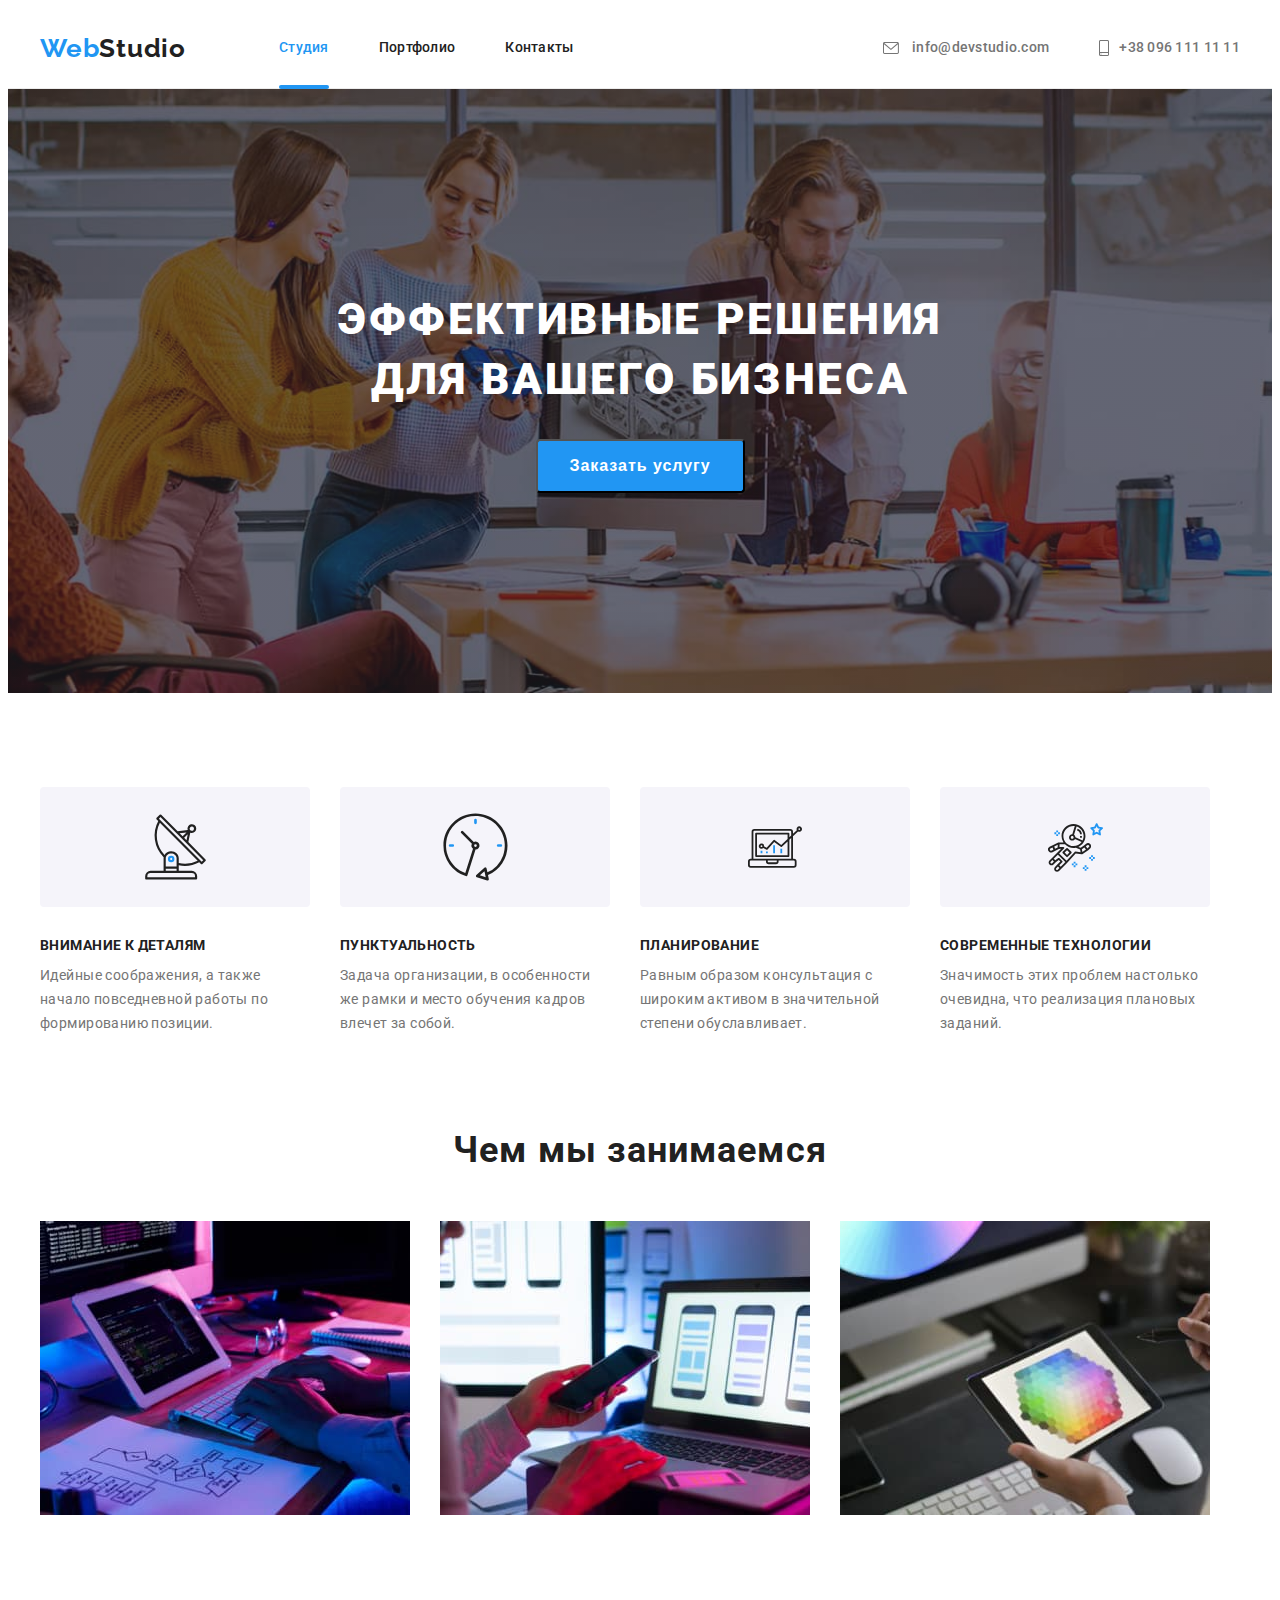
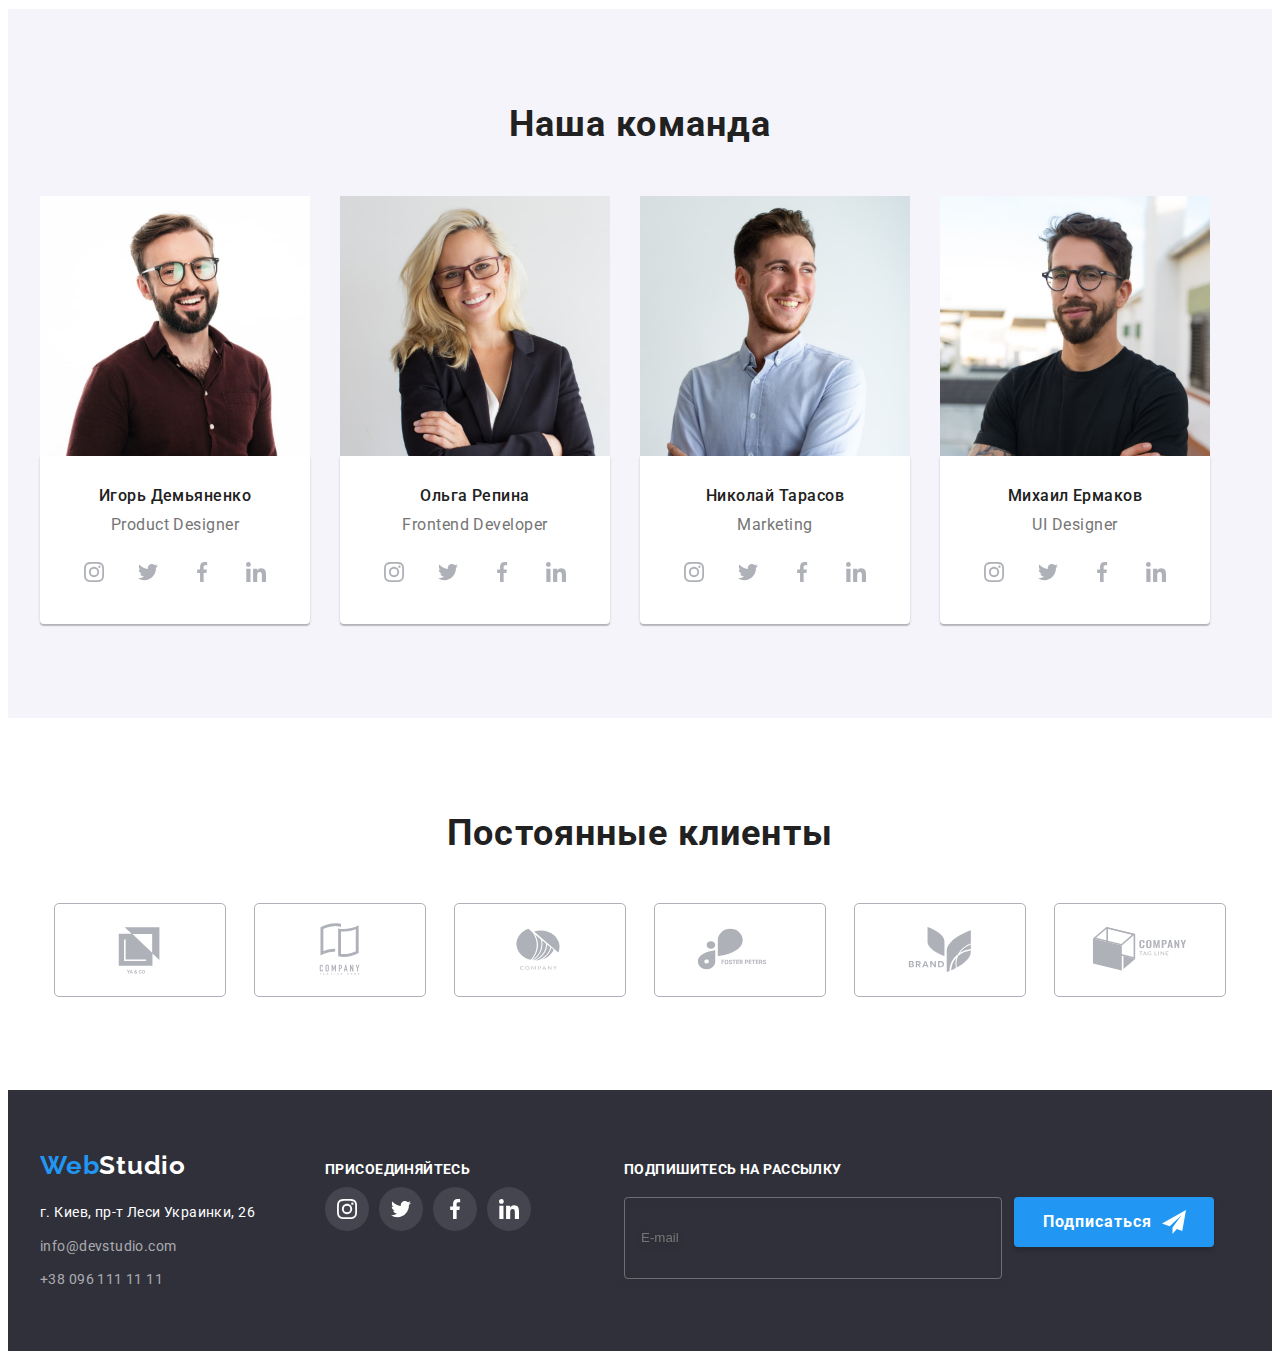
==== commit 3b5ffd24: "02-hw-06" ====
--- a/index.html
+++ b/index.html
@@ -627,43 +627,44 @@
         </button>
         <form class="register-form">
           <strong class="register-text">Оставьте свои данные, мы вам перезвоним</strong>
-          <label class="register-name">
-            Имя
-            <div class="footer-icon-position">
-              <input class="footer-imput" type="text" name="text-name" required />
+          <ul>
+            <li class="link modal-list-register">
+              <label class="register-name" for="name"> Имя </label>
+              <input class="footer-imput" type="text" id="name" name="text-name" required />
+
               <svg class="register-name-svg-vector" width="12" height="12">
                 <use href="./symbol-defs.svg#icon-Vector"></use>
               </svg>
-            </div>
-          </label>
-          <label class="register-name"
-            >Телефон
-            <div class="footer-icon-position">
-              <input class="footer-imput" type="tel" name="tel" required />
+            </li>
+
+            <li class="link modal-list-register">
+              <label class="register-name" for="tele">Телефон</label>
+
+              <input class="footer-imput" type="tel" id="tele" name="tel" required />
               <svg class="register-name-svg-vector" width="13" height="13">
                 <use href="./symbol-defs.svg#icon-Vector-tel"></use>
               </svg>
-            </div>
-          </label>
-          <label class="register-name"
-            >Почта
-            <div class="footer-icon-position">
-              <input class="footer-imput" type="email" name="email" required />
+            </li>
+            <li class="link modal-list-register">
+              <label class="register-name" for="mail">Почта</label>
+
+              <input class="footer-imput" id="mail" type="email" name="email" required />
               <svg class="register-name-svg-vector" width="15" height="12">
                 <use href="./symbol-defs.svg#icon-email-black"></use>
               </svg>
-            </div>
-          </label>
-          <label class="register-name"
-            >Комментарий
-            <textarea
-              class="modal-textarea"
-              name="comentar"
-              cols="30"
-              rows="10"
-              placeholder="Введите текст"
-            ></textarea>
-          </label>
+            </li>
+            <li class="link">
+              <label class="register-name">Комментарий</label>
+
+              <textarea
+                class="modal-textarea"
+                name="comentar"
+                cols="30"
+                rows="10"
+                placeholder="Введите текст"
+              ></textarea>
+            </li>
+          </ul>
           <label class="footer-check">
             <input
               class="form-chetbox-imput visually-hidden"
@@ -676,7 +677,7 @@
                 <use href="./symbol-defs.svg#icon-check"></use>
               </svg>
             </span>
-            <span
+            <span class="footer-contract-text"
               >Соглашаюсь с рассылкой и принимаю
               <a class="footer-contract" href="">Условия договора</a></span
             >
--- a/css/styles.css
+++ b/css/styles.css
@@ -789,15 +789,13 @@
   letter-spacing: 0.01em;
   color: #757575;
 }
-label:not(:last-child) {
-  margin-bottom: 10px;
-}
+
 .footer-imput {
   width: 100%;
   height: 40px;
   border: 1px solid rgba(33, 33, 33, 0.2);
   border-radius: 4px;
-  margin-top: 4px;
+
   padding-left: 42px;
   cursor: pointer;
 }
@@ -813,7 +811,6 @@
   line-height: calc(14 / 12);
   letter-spacing: 0.01em;
   resize: none;
-  margin-top: 4px;
   padding-top: 12px;
   padding-bottom: 12px;
   padding-left: 16px;
@@ -855,24 +852,31 @@
   clip-path: inset(50%);
   margin: -1px;
 }
+
 .footer-contract {
   color: #2196f3;
 }
-.footer-icon-position {
-  position: relative;
-  width: 100%;
-  margin-top: 4px;
-}
+.footer-contract-text {
+  font-family: 'Roboto';
+  font-style: normal;
+  font-weight: 400;
+  font-size: 14px;
+  line-height: calc(24 / 14);
+  letter-spacing: 0.03em;
+}
+
 .register-name-svg-vector {
   position: absolute;
-  top: 14px;
-  left: 15px;
-  transform: translate(-50%, 50%);
+
+  left: 40px;
+  transform: translate(100%, 100%);
 }
 .register-name {
   display: flex;
   flex-direction: column;
   align-items: flex-start;
+  margin-bottom: 4px;
+  width: 100%;
 }
 .modal-textarea::placeholder {
   color: rgba(117, 117, 117, 0.5);
@@ -912,3 +916,9 @@
   margin-left: auto;
   margin-right: auto;
 }
+.modal-btn:hover {
+  fill: #2196f3;
+}
+.modal-list-register {
+  margin-bottom: 10px;
+}
